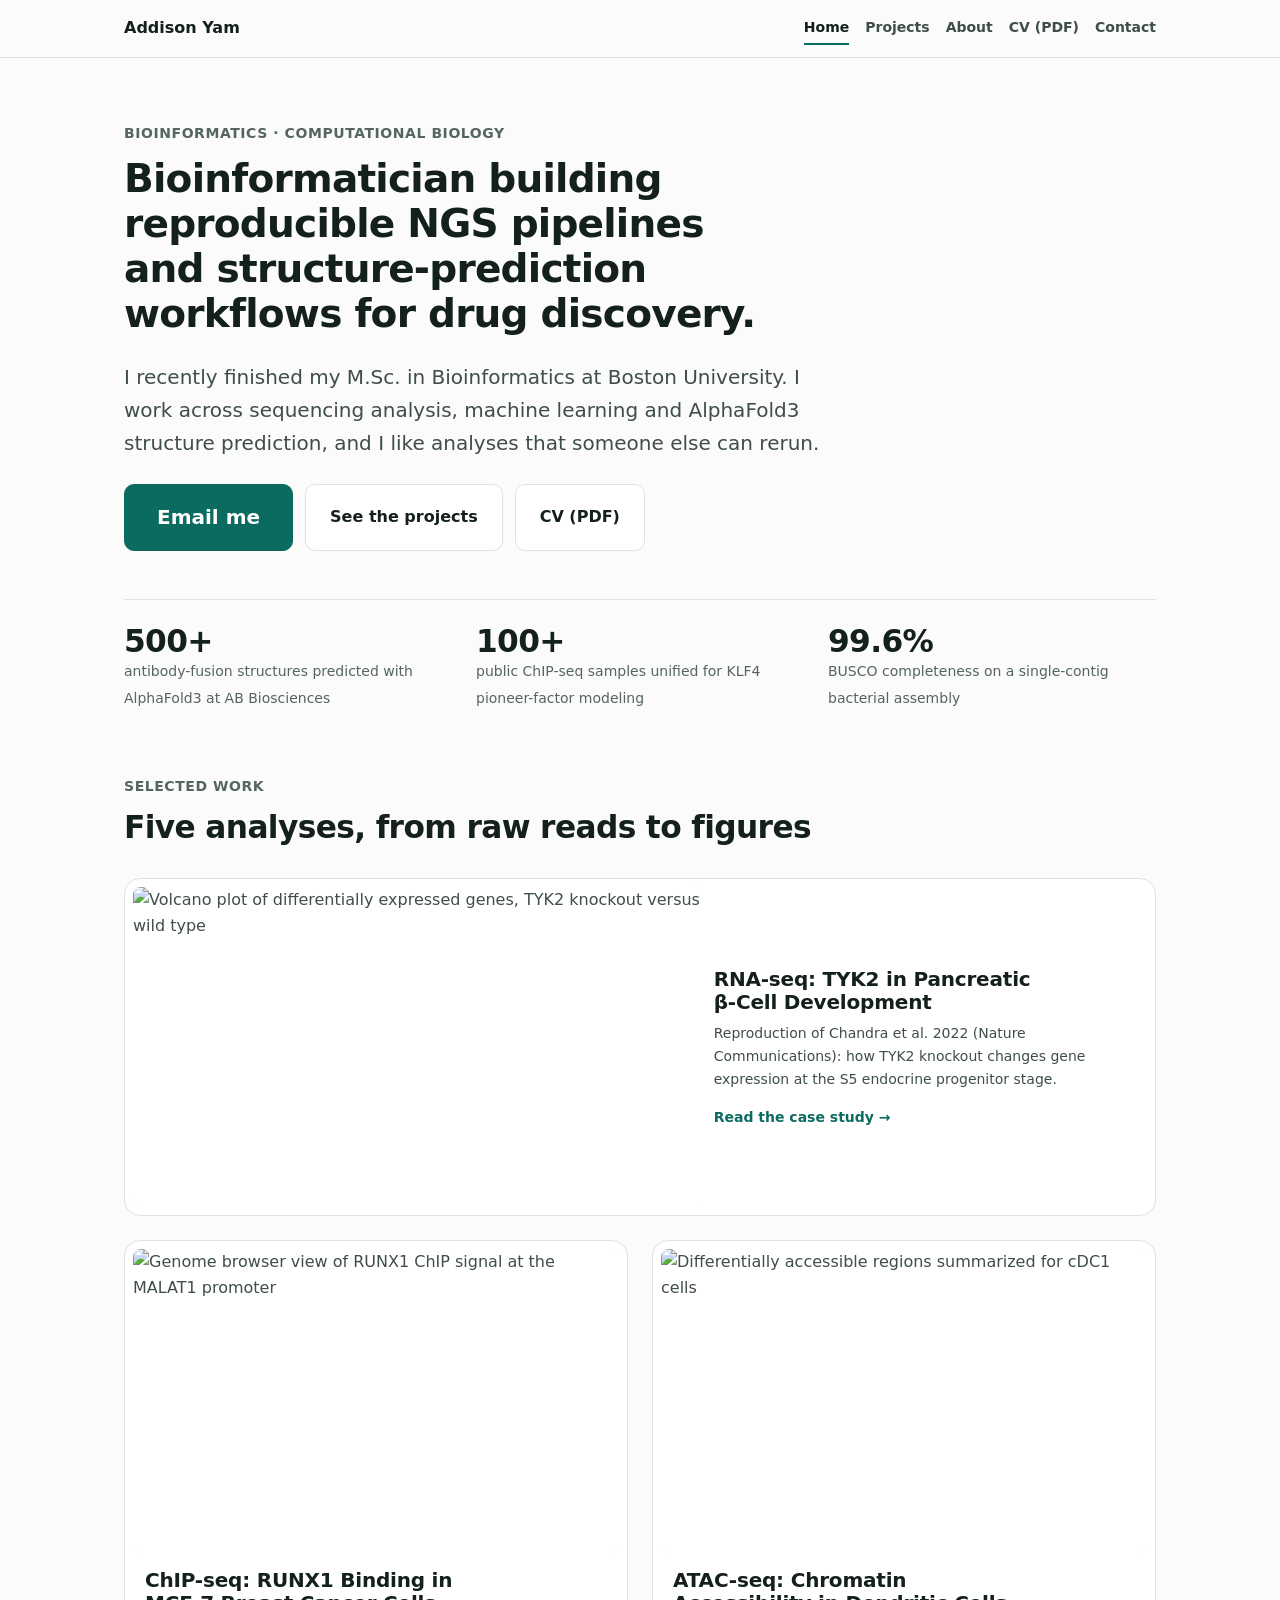
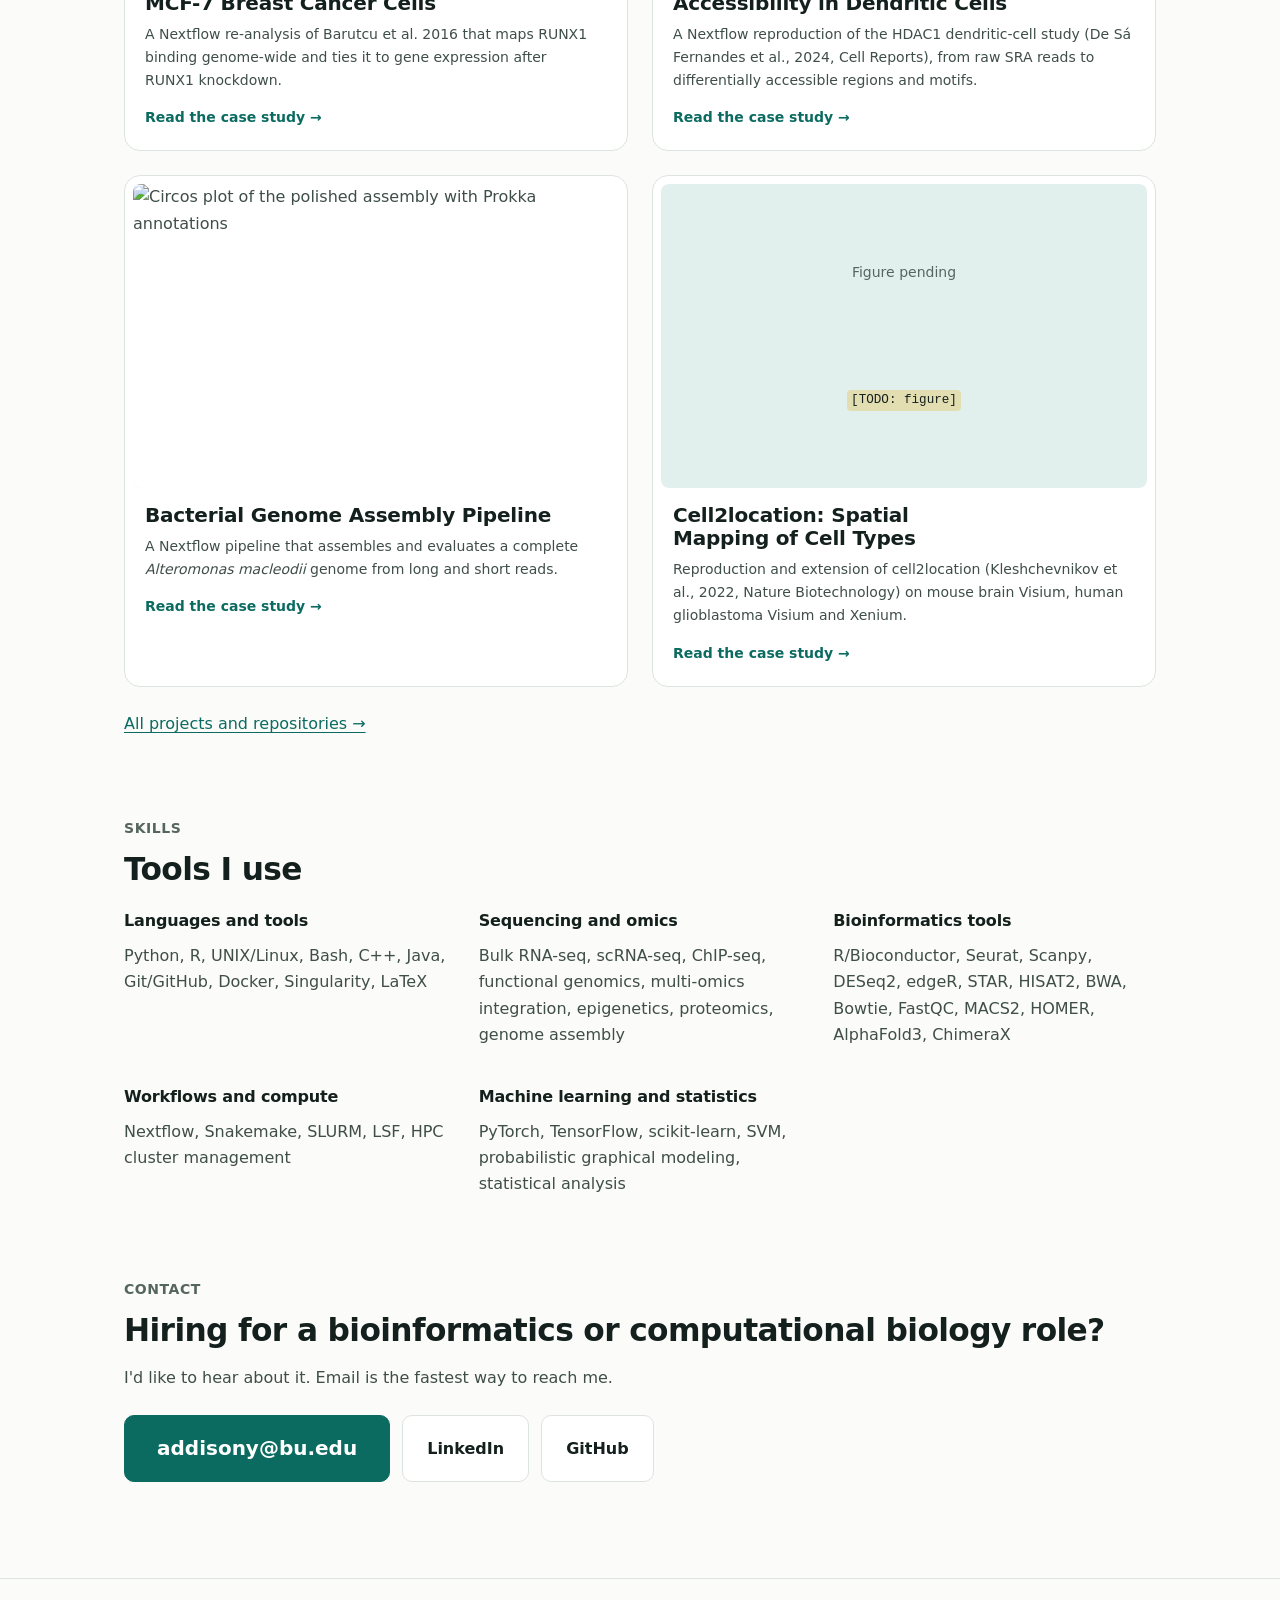
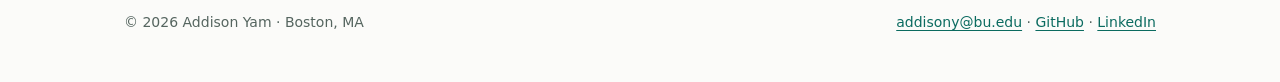
==== index.html @ 48566974 "Rebuild home, projects index and about pages; tune project grid" ====
<!DOCTYPE html>
<html lang="en"><head><meta charset="utf-8"><meta name="viewport" content="width=device-width, initial-scale=1">
<title>Addison Yam | Bioinformatics and Computational Biology</title><meta name="description" content="Bioinformatician building reproducible NGS pipelines and structure-prediction workflows for drug discovery."><meta name="color-scheme" content="light dark">
<link rel="stylesheet" href="style.css"></head><body>
<a class="skip" href="#main">Skip to content</a>
<header class="nav"><div class="wrap"><a class="brand" href="index.html">Addison Yam</a><nav aria-label="Main"><ul><li><a href="index.html" aria-current=page>Home</a></li><li><a href="projects.html">Projects</a></li><li><a href="about.html">About</a></li><li><a href="Addison_Yam_CV_Nov_2026.pdf">CV (PDF)</a></li><li><a href="index.html#contact">Contact</a></li></ul></nav></div></header>
<main id="main"><div class="wrap"><section class="hero"><p class="eyebrow">Bioinformatics · Computational biology</p>
<h1>Bioinformatician building reproducible NGS pipelines and structure-prediction workflows for drug discovery.</h1>
<p class="lede">I recently finished my M.Sc. in Bioinformatics at Boston University. I work across sequencing analysis, machine learning and AlphaFold3 structure prediction, and I like analyses that someone else can rerun.</p>
<div class="actions"><a class="btn primary" href="mailto:addisony@bu.edu">Email me</a><a class="btn" href="projects.html">See the projects</a><a class="btn" href="Addison_Yam_CV_Nov_2026.pdf">CV (PDF)</a></div>
<div class="facts"><div class="stat"><b>500+</b><span>antibody-fusion structures predicted with AlphaFold3 at AB Biosciences</span></div>
<div class="stat"><b>100+</b><span>public ChIP-seq samples unified for KLF4 pioneer-factor modeling</span></div>
<div class="stat"><b>99.6%</b><span>BUSCO completeness on a single-contig bacterial assembly</span></div></div></section>
<section id="projects"><p class="eyebrow">Selected work</p><h2>Five analyses, from raw reads to figures</h2>
<div class="grid"><a class="card lead" href="projects/rnaseq-tyk2.html"><div class="media"><img src="assets/img/rnaseq-tyk2-figure_c_volcano_s5_tyk2ko_vs_wt.webp" alt="Volcano plot of differentially expressed genes, TYK2 knockout versus wild type" width="1400" height="1050" loading="eager" decoding="async"></div><div class="body"><h3>RNA-seq: TYK2 in Pancreatic β-Cell Development</h3><p>Reproduction of Chandra et al. 2022 (Nature Communications): how TYK2 knockout changes gene expression at the S5 endocrine progenitor stage.</p><span class="more">Read the case study →</span></div></a><a class="card" href="projects/chipseq-runx1.html"><div class="media"><img src="assets/img/chipseq-runx1-figure_2d_malat1.webp" alt="Genome browser view of RUNX1 ChIP signal at the MALAT1 promoter" width="1400" height="967" loading="lazy" decoding="async"></div><div class="body"><h3>ChIP-seq: RUNX1 Binding in MCF-7 Breast Cancer Cells</h3><p>A Nextflow re-analysis of Barutcu et al. 2016 that maps RUNX1 binding genome-wide and ties it to gene expression after RUNX1 knockdown.</p><span class="more">Read the case study →</span></div></a><a class="card" href="projects/atacseq-hdac1.html"><div class="media"><img src="assets/img/atacseq-hdac1-figure_6a_cdc1_combined.webp" alt="Differentially accessible regions summarized for cDC1 cells" width="1400" height="1750" loading="lazy" decoding="async"></div><div class="body"><h3>ATAC-seq: Chromatin Accessibility in Dendritic Cells</h3><p>A Nextflow reproduction of the HDAC1 dendritic-cell study (De Sá Fernandes et al., 2024, Cell Reports), from raw SRA reads to differentially accessible regions and motifs.</p><span class="more">Read the case study →</span></div></a><a class="card" href="projects/genome-assembly.html"><div class="media"><img src="assets/img/genome-assembly-circos_plot1.webp" alt="Circos plot of the polished assembly with Prokka annotations" width="1400" height="1472" loading="lazy" decoding="async"></div><div class="body"><h3>Bacterial Genome Assembly Pipeline</h3><p>A Nextflow pipeline that assembles and evaluates a complete <i>Alteromonas macleodii</i> genome from long and short reads.</p><span class="more">Read the case study →</span></div></a><a class="card" href="projects/cell2location.html"><div class="media ph">Figure pending <span class="todo">[TODO: figure]</span></div><div class="body"><h3>Cell2location: Spatial Mapping of Cell Types</h3><p>Reproduction and extension of cell2location (Kleshchevnikov et al., 2022, Nature Biotechnology) on mouse brain Visium, human glioblastoma Visium and Xenium.</p><span class="more">Read the case study →</span></div></a></div><p style="margin-top:var(--s-5)"><a href="projects.html">All projects and repositories →</a></p></section>
<section><p class="eyebrow">Skills</p><h2>Tools I use</h2><div class="skills"><div><h3>Languages and tools</h3><p>Python, R, UNIX/Linux, Bash, C++, Java, Git/GitHub, Docker, Singularity, LaTeX</p></div><div><h3>Sequencing and omics</h3><p>Bulk RNA-seq, scRNA-seq, ChIP-seq, functional genomics, multi-omics integration, epigenetics, proteomics, genome assembly</p></div><div><h3>Bioinformatics tools</h3><p>R/Bioconductor, Seurat, Scanpy, DESeq2, edgeR, STAR, HISAT2, BWA, Bowtie, FastQC, MACS2, HOMER, AlphaFold3, ChimeraX</p></div><div><h3>Workflows and compute</h3><p>Nextflow, Snakemake, SLURM, LSF, HPC cluster management</p></div><div><h3>Machine learning and statistics</h3><p>PyTorch, TensorFlow, scikit-learn, SVM, probabilistic graphical modeling, statistical analysis</p></div></div></section>
<section id="contact"><p class="eyebrow">Contact</p><h2>Hiring for a bioinformatics or computational biology role?</h2>
<p style="margin-top:var(--s-4)">I'd like to hear about it. Email is the fastest way to reach me.</p>
<div class="actions"><a class="btn primary" href="mailto:addisony@bu.edu">addisony@bu.edu</a><a class="btn" href="https://www.linkedin.com/in/addisonyam">LinkedIn</a><a class="btn" href="https://github.com/addisonyam/">GitHub</a></div></section></div></main>
<footer><div class="wrap"><span>© 2026 Addison Yam · Boston, MA</span><span><a href="mailto:addisony@bu.edu">addisony@bu.edu</a> · <a href="https://github.com/addisonyam/">GitHub</a> · <a href="https://www.linkedin.com/in/addisonyam">LinkedIn</a></span></div></footer>
<script src="assets/main.js" defer></script></body></html>
---- style.css ----
/* Design system — tokens first, components after.
   Type scale 1.25 · spacing 4-pt · one accent (teal) · radius rule: inner = outer − padding */
:root {
  --bg: #fbfbf9; --surface: #ffffff; --ink: #14201d; --ink-2: #3f4e49; --muted: #55655f;
  --line: #dde4e0; --accent: #0b6b60; --accent-ink: #ffffff; --accent-soft: #e2f0ed;
  --code-bg: #101816; --code-ink: #e6efec;
  --f-sans: system-ui, -apple-system, "Segoe UI", Roboto, "Helvetica Neue", Arial, sans-serif;
  --f-mono: ui-monospace, SFMono-Regular, Menlo, Consolas, monospace;
  --t-0: .875rem; --t-1: 1rem; --t-2: 1.25rem; --t-3: 1.5625rem; --t-4: 1.953rem; --t-5: 2.441rem; --t-6: 3.052rem;
  --s-1: 4px; --s-2: 8px; --s-3: 12px; --s-4: 16px; --s-5: 24px; --s-6: 32px; --s-7: 48px; --s-8: 64px; --s-9: 96px;
  --r-outer: 16px; --pad-card: 8px; --r-inner: calc(var(--r-outer) - var(--pad-card));
  --w: 1080px;
}
@media (prefers-color-scheme: dark) {
  :root {
    --bg: #0e1513; --surface: #151d1a; --ink: #eef3f1; --ink-2: #c5d0cb; --muted: #9fb1aa;
    --line: #27342f; --accent: #5fd1bf; --accent-ink: #06201b; --accent-soft: #14302b;
  }
}
*, *::before, *::after { box-sizing: border-box; }
html { scroll-padding-top: 80px; }
body { margin: 0; background: var(--bg); color: var(--ink-2); font: 400 var(--t-1)/1.65 var(--f-sans); -webkit-font-smoothing: antialiased; }
h1, h2, h3 { color: var(--ink); line-height: 1.15; letter-spacing: -.02em; margin: 0; text-wrap: balance; }
h1 { font-size: clamp(var(--t-4), 4.4vw, var(--t-5)); font-weight: 750; }
h2 { font-size: var(--t-4); font-weight: 700; }
h3 { font-size: var(--t-2); font-weight: 650; letter-spacing: -.01em; }
p { margin: 0 0 var(--s-4); max-width: 68ch; text-wrap: pretty; }
a { color: var(--accent); text-underline-offset: 3px; }
a:hover { text-decoration-thickness: 2px; }
:focus-visible { outline: 3px solid var(--accent); outline-offset: 3px; border-radius: 4px; }
.skip { position: absolute; left: var(--s-3); top: -60px; background: var(--accent); color: var(--accent-ink); padding: var(--s-2) var(--s-4); border-radius: 8px; z-index: 20; transition: top .15s; }
.skip:focus { top: var(--s-3); }
.wrap { max-width: var(--w); margin: 0 auto; padding: 0 var(--s-5); }
section { padding: var(--s-8) 0 0; }
.eyebrow { font-size: var(--t-0); font-weight: 600; color: var(--muted); letter-spacing: .04em; text-transform: uppercase; margin-bottom: var(--s-3); }
.stack > * + * { margin-top: var(--s-5); }

/* Nav */
.nav { position: sticky; top: 0; z-index: 10; background: color-mix(in srgb, var(--bg) 88%, transparent); backdrop-filter: blur(10px); border-bottom: 1px solid var(--line); }
.nav .wrap { display: flex; flex-wrap: wrap; align-items: center; justify-content: space-between; gap: var(--s-2) var(--s-5); padding-top: var(--s-3); padding-bottom: var(--s-3); }
.brand { font-weight: 700; color: var(--ink); text-decoration: none; }
.nav ul { display: flex; flex-wrap: wrap; gap: var(--s-1) var(--s-4); list-style: none; margin: 0; padding: 0; }
.nav li a { display: inline-block; padding: var(--s-1) 0; color: var(--ink-2); text-decoration: none; font-size: var(--t-0); font-weight: 550; border-bottom: 2px solid transparent; transition: color .15s, border-color .15s; }
.nav li a:hover, .nav li a[aria-current="page"] { color: var(--ink); border-color: var(--accent); }

/* Buttons */
.btn { display: inline-flex; align-items: center; gap: var(--s-2); padding: var(--s-3) var(--s-5); border-radius: 10px; font-weight: 650; text-decoration: none; border: 1.5px solid var(--line); color: var(--ink); background: var(--surface); transition: transform .15s, background-color .15s, border-color .15s; }
.btn:hover { border-color: var(--accent); transform: translateY(-1px); }
.btn:active { transform: translateY(0) scale(.98); }
.btn.primary { background: var(--accent); border-color: var(--accent); color: var(--accent-ink); font-size: var(--t-2); padding: var(--s-4) var(--s-6); }
.btn.primary:hover { filter: brightness(1.08); }
.actions { display: flex; flex-wrap: wrap; gap: var(--s-3); margin-top: var(--s-5); }

/* Hero */
.hero { padding-top: var(--s-8); }
.hero h1 { max-width: 28ch; }
.hero .lede { font-size: var(--t-2); color: var(--ink-2); margin-top: var(--s-5); max-width: 56ch; }
.facts { display: grid; grid-template-columns: repeat(auto-fit, minmax(210px, 1fr)); gap: var(--s-5); margin-top: var(--s-7); padding-top: var(--s-5); border-top: 1px solid var(--line); }
.stat b, .stats b { display: block; font-size: var(--t-4); line-height: 1.1; color: var(--ink); font-variant-numeric: tabular-nums; letter-spacing: -.02em; }
.stat span, .stats span { font-size: var(--t-0); color: var(--muted); }
.stats { display: grid; grid-template-columns: repeat(auto-fit, minmax(170px, 1fr)); gap: var(--s-5); margin: var(--s-5) 0; padding: var(--s-5) 0; border-block: 1px solid var(--line); }

/* Cards: outer radius 16, padding 8 → media radius 8 */
.grid { display: grid; gap: var(--s-5); grid-template-columns: repeat(auto-fill, minmax(300px, 1fr)); margin-top: var(--s-6); }
.card { display: flex; flex-direction: column; padding: var(--pad-card); background: var(--surface); border: 1px solid var(--line); border-radius: var(--r-outer); text-decoration: none; color: inherit; transition: transform .2s, border-color .2s, box-shadow .2s; }
.card:hover { transform: translateY(-3px); border-color: var(--accent); box-shadow: 0 10px 30px -18px rgb(0 0 0 / .45); }
.card.lead { grid-column: 1 / -1; }
@media (min-width: 800px) { .card.lead { flex-direction: row; } .card.lead .media { flex: 1.35; aspect-ratio: auto; min-height: 320px; } .card.lead .body { flex: 1; align-self: center; } }
.card .body { padding: var(--s-4) var(--s-3) var(--s-3); }
.card h3 { margin-bottom: var(--s-2); }
.card p { font-size: var(--t-0); color: var(--ink-2); margin-bottom: var(--s-3); }
.more { font-weight: 650; color: var(--accent); font-size: var(--t-0); }

/* Media with skeleton loading state */
.media { position: relative; overflow: hidden; border-radius: var(--r-inner); aspect-ratio: 16 / 10; background: linear-gradient(100deg, var(--accent-soft) 30%, var(--surface) 50%, var(--accent-soft) 70%) 0 0 / 200% 100%; animation: shimmer 1.4s linear infinite; }
.media img { position: absolute; inset: 0; width: 100%; height: 100%; object-fit: contain; background: #fff; }
.media.ph { animation: none; display: grid; place-items: center; text-align: center; padding: var(--s-5); color: var(--muted); font-size: var(--t-0); background: var(--accent-soft); }
@keyframes shimmer { to { background-position: -200% 0; } }
figure { margin: var(--s-5) 0; }
figure .media { aspect-ratio: auto; border-radius: var(--r-outer); border: 1px solid var(--line); }
figure .media img { position: static; height: auto; object-fit: contain; display: block; }
figcaption { font-size: var(--t-0); color: var(--muted); margin-top: var(--s-2); }
.figs { display: grid; gap: var(--s-5); grid-template-columns: repeat(auto-fit, minmax(300px, 1fr)); align-items: start; }

/* Chips, tags */
.tags { display: flex; flex-wrap: wrap; gap: var(--s-2); list-style: none; padding: 0; margin: 0; }
.tags li { font-size: var(--t-0); padding: 2px var(--s-3); border-radius: 999px; background: var(--accent-soft); color: var(--ink); }
.skills { display: grid; gap: var(--s-5) var(--s-6); grid-template-columns: repeat(auto-fit, minmax(250px, 1fr)); margin-top: var(--s-5); }
.skills h3 { font-size: var(--t-1); margin-bottom: var(--s-3); }

/* Project page */
.back { display: inline-block; margin-top: var(--s-6); font-size: var(--t-0); font-weight: 600; }
.proj-head { padding-top: var(--s-5); }
.proj-head h1 { font-size: clamp(var(--t-4), 4.5vw, var(--t-5)); max-width: 24ch; }
.proj-head .lede { font-size: var(--t-2); margin-top: var(--s-4); }
.note { background: var(--accent-soft); border-left: 4px solid var(--accent); padding: var(--s-4) var(--s-5); border-radius: 0 var(--s-3) var(--s-3) 0; font-size: var(--t-0); color: var(--ink); max-width: 68ch; }
.todo { background: color-mix(in srgb, #e0a800 25%, transparent); padding: 0 var(--s-1); border-radius: 4px; font-family: var(--f-mono); font-size: .9em; color: var(--ink); }
.takeaway { margin-top: var(--s-7); padding: var(--s-5) var(--s-6); border: 1.5px solid var(--accent); border-radius: var(--r-outer); font-size: var(--t-2); color: var(--ink); max-width: 68ch; }
.links { display: flex; flex-wrap: wrap; gap: var(--s-3); list-style: none; padding: 0; margin: 0; }

/* Code: always dark for legibility */
.code { margin: var(--s-4) 0 var(--s-5); border-radius: var(--r-outer); background: var(--code-bg); overflow: hidden; border: 1px solid var(--line); }
.code header { display: flex; justify-content: space-between; align-items: center; gap: var(--s-3); padding: var(--s-2) var(--s-3) var(--s-2) var(--s-4); color: #9fb1aa; font: 500 .8125rem var(--f-mono); border-bottom: 1px solid #25332e; }
.code button { font: 600 .8125rem var(--f-sans); background: #1d2a26; color: #e6efec; border: 1px solid #2f413b; border-radius: 6px; padding: var(--s-1) var(--s-3); cursor: pointer; transition: background-color .15s; }
.code button:hover { background: #26362f; }
.code pre { margin: 0; padding: var(--s-4); overflow-x: auto; color: var(--code-ink); font: .8125rem/1.6 var(--f-mono); tab-size: 4; }
.hl .c, .hl .c1, .hl .cm { color: #7f948c; font-style: normal; } .hl .k, .hl .kd, .hl .kn, .hl .kr, .hl .nb { color: #7dd3c0; }
.hl .s, .hl .s1, .hl .s2, .hl .sb { color: #f0c987; } .hl .m, .hl .mi, .hl .mf { color: #f29e8e; } .hl .nf, .hl .nc { color: #9ec5ff; }

/* Typography details */
table, .num, time { font-variant-numeric: tabular-nums; }
.tl { list-style: none; padding: 0; margin: var(--s-5) 0 0; display: grid; gap: var(--s-5); }
.tl li { display: grid; gap: var(--s-1); padding-top: var(--s-4); border-top: 1px solid var(--line); }
.tl .when { font-size: var(--t-0); color: var(--muted); }
.tl h3 { font-size: var(--t-1); } .tl p { margin: 0; font-size: var(--t-0); }
footer { margin-top: var(--s-9); padding: var(--s-6) 0 var(--s-7); border-top: 1px solid var(--line); font-size: var(--t-0); color: var(--muted); }
footer .wrap { display: flex; flex-wrap: wrap; justify-content: space-between; gap: var(--s-3) var(--s-5); }
@media (prefers-reduced-motion: reduce) { *, *::before, *::after { animation: none !important; transition: none !important; } }
@media (min-width: 800px) { .grid { grid-template-columns: repeat(2, 1fr); } }
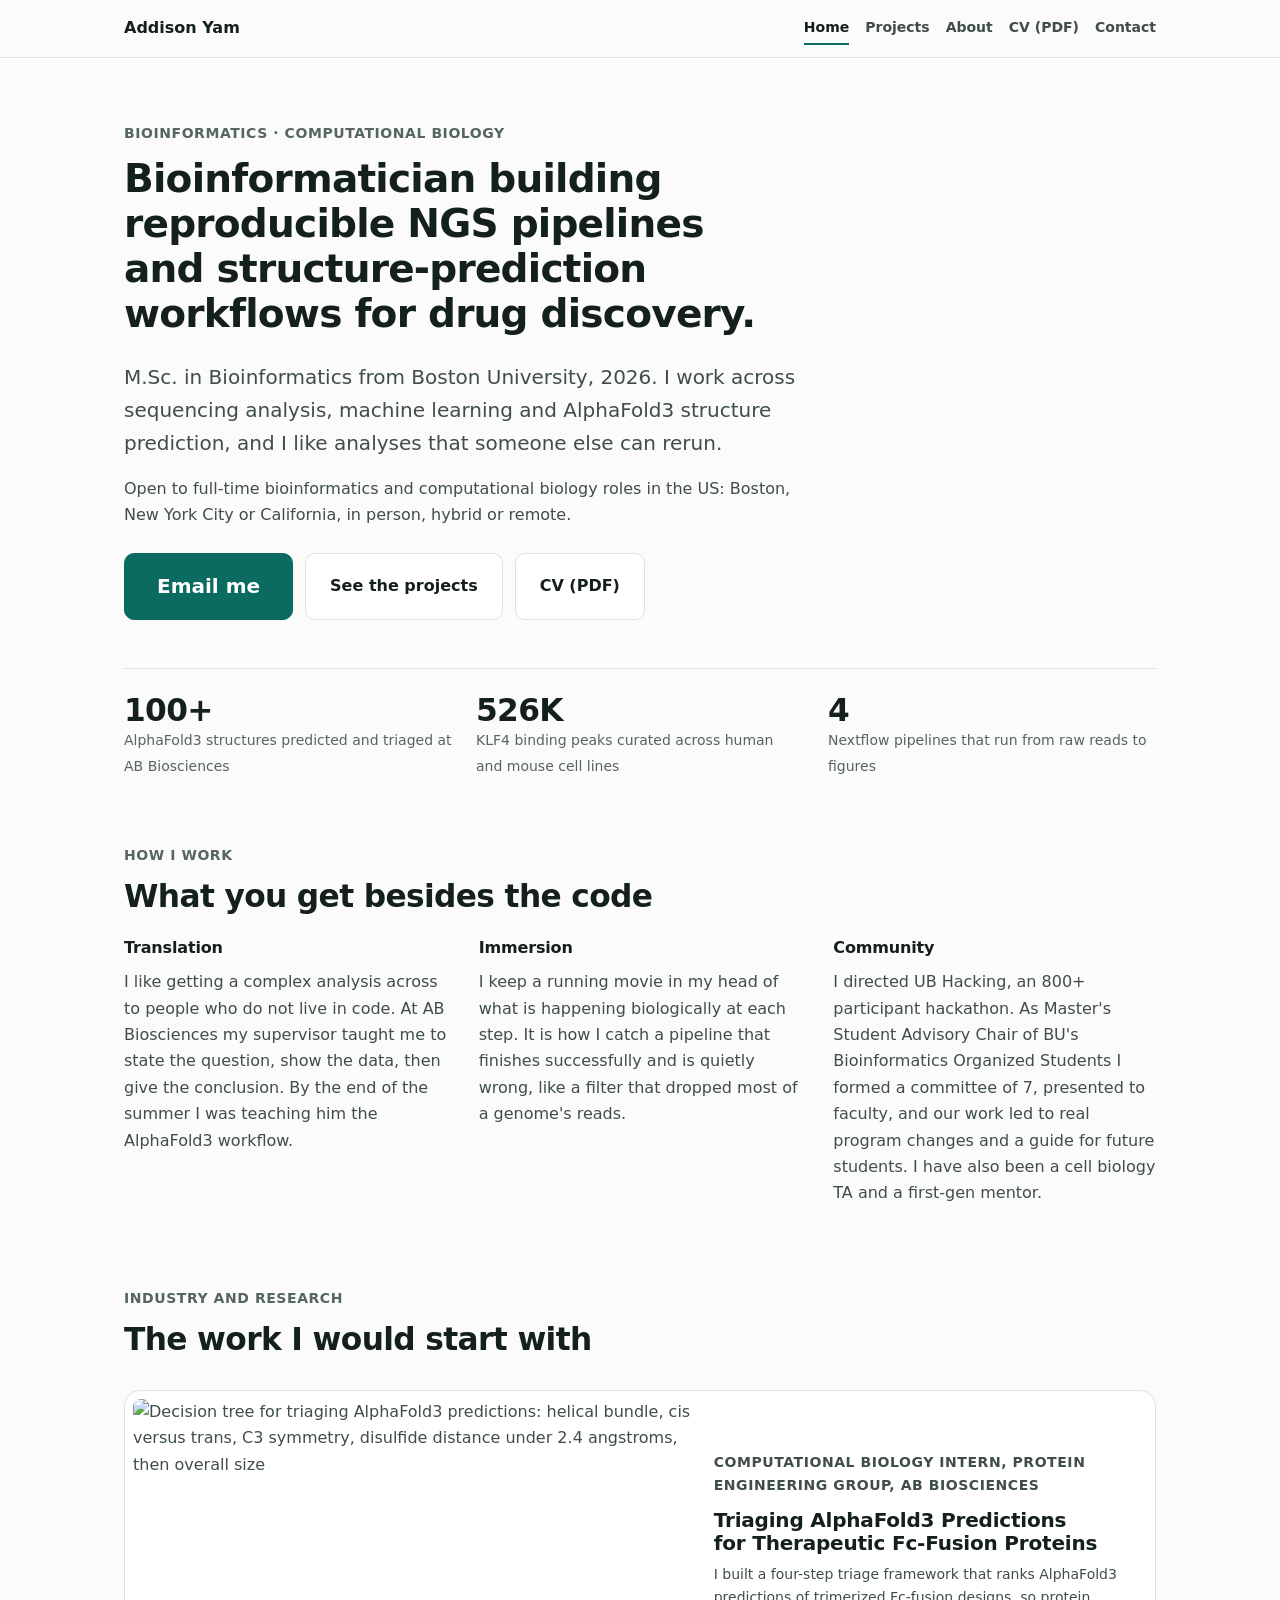
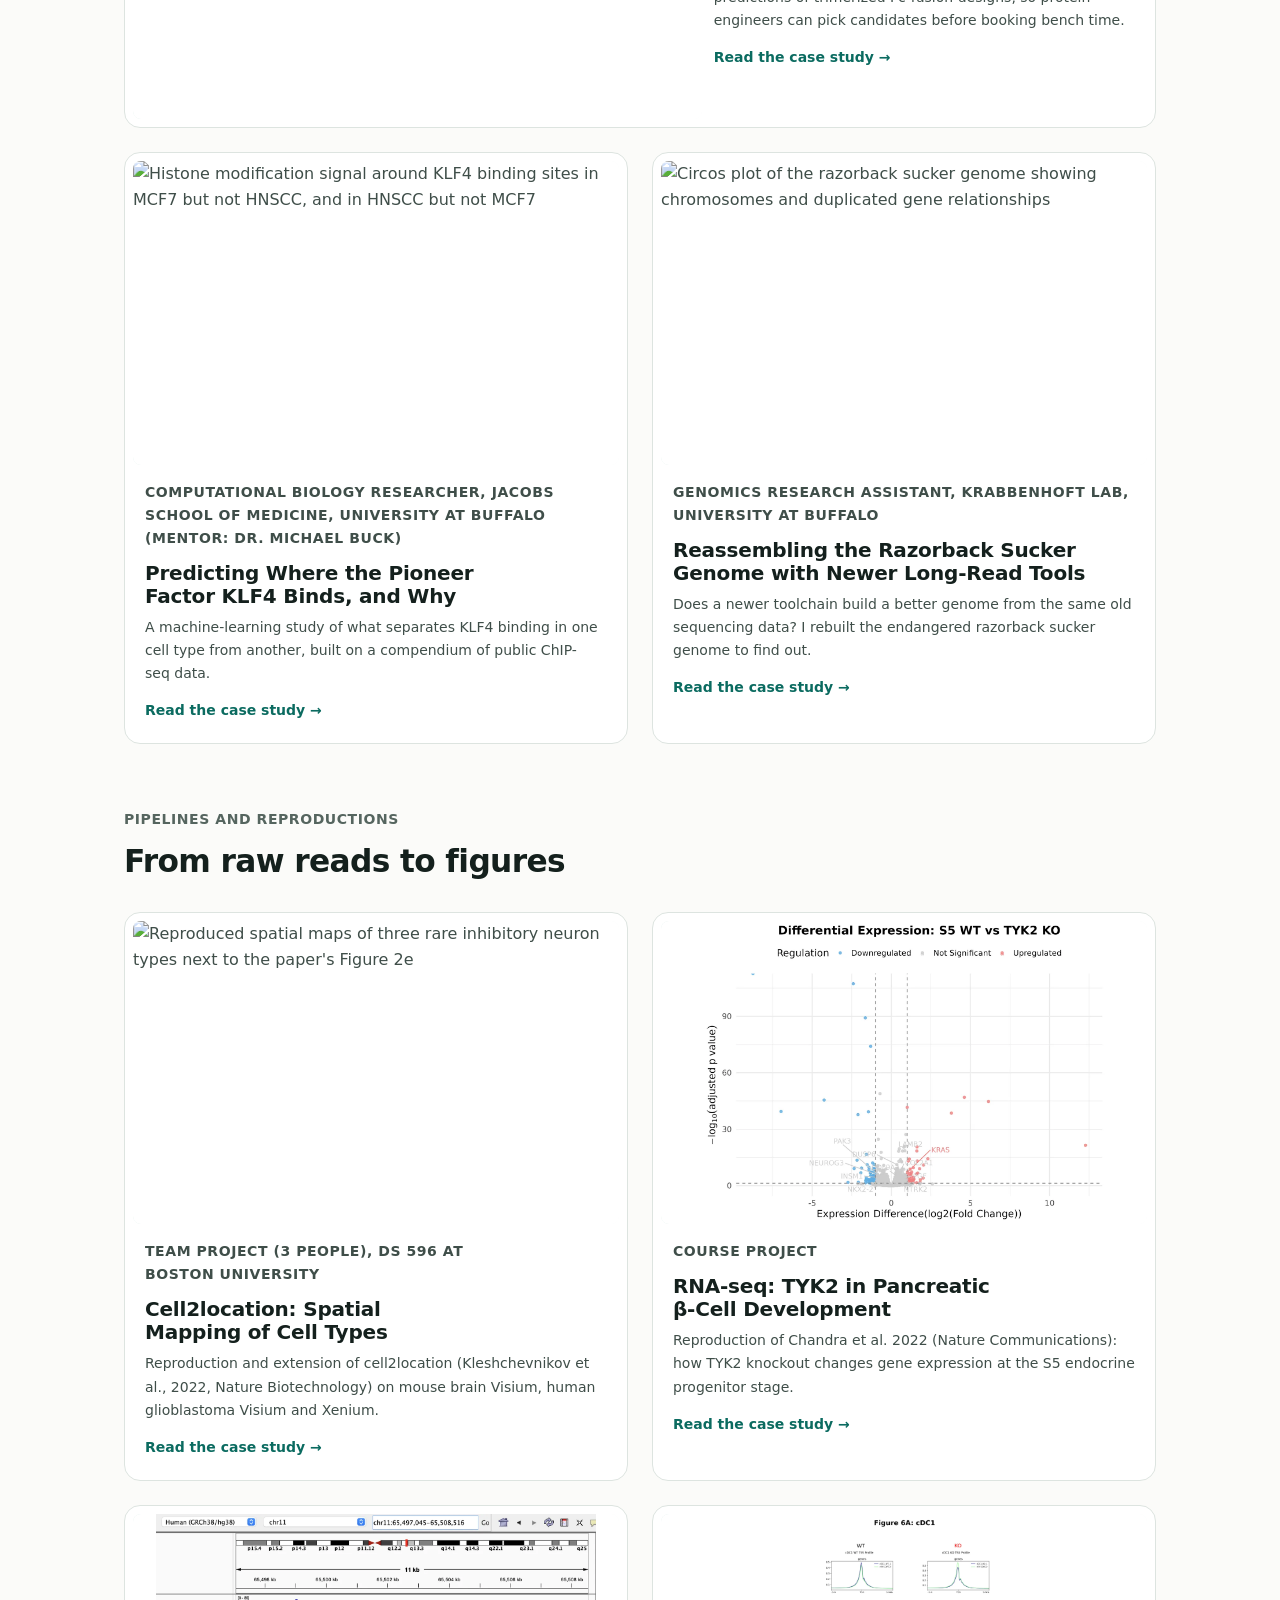
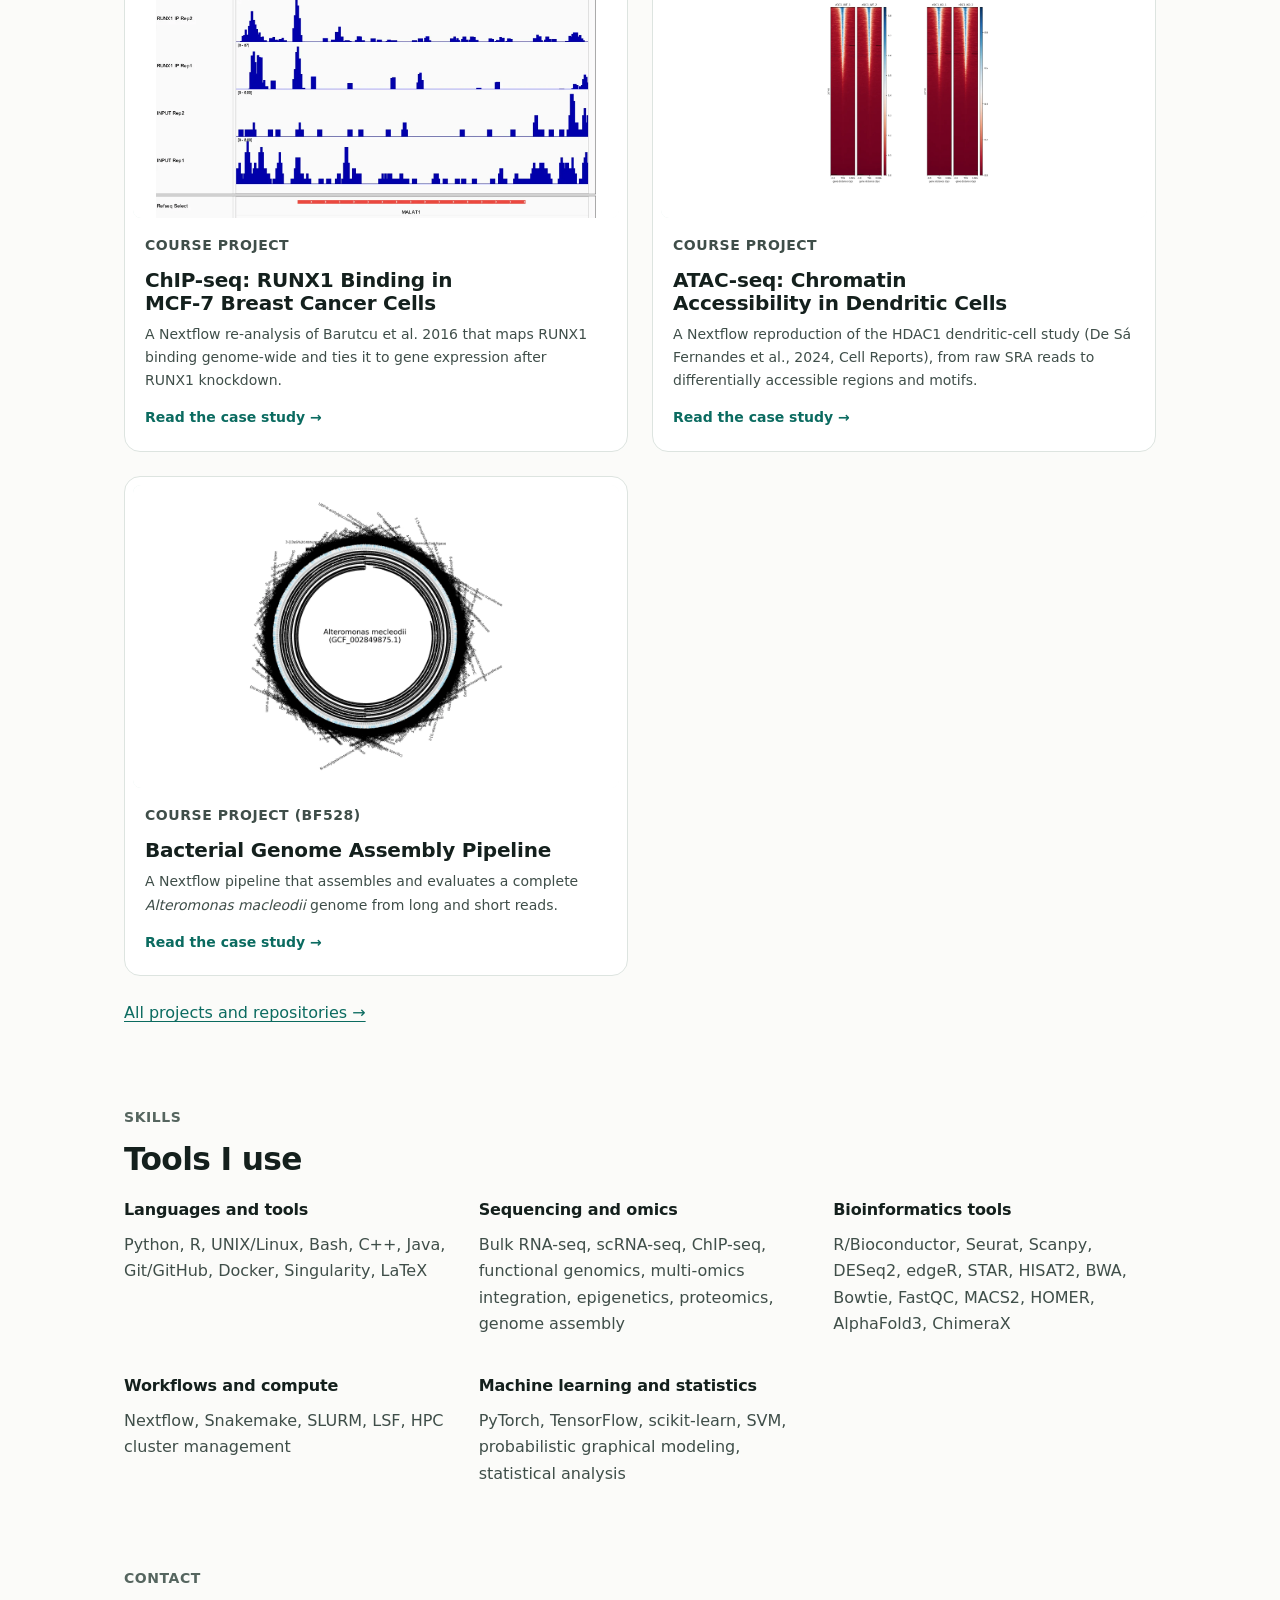
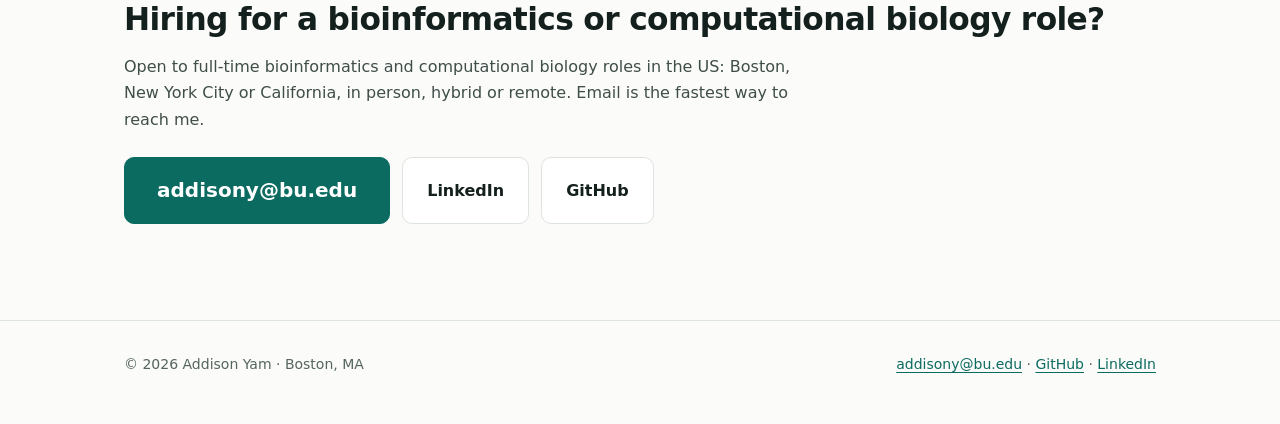
==== commit 492cc48c: "Rebuild home, about, projects and 8 case-study pages (AB Biosciences, KLF4, razorback genome, 5 pipe" ====
--- a/index.html
+++ b/index.html
@@ -1,21 +1,23 @@
 <!DOCTYPE html>
 <html lang="en"><head><meta charset="utf-8"><meta name="viewport" content="width=device-width, initial-scale=1">
 <title>Addison Yam | Bioinformatics and Computational Biology</title><meta name="description" content="Bioinformatician building reproducible NGS pipelines and structure-prediction workflows for drug discovery."><meta name="color-scheme" content="light dark">
-<link rel="stylesheet" href="style.css"></head><body>
+<link rel="stylesheet" href="style.css?v=3"></head><body>
 <a class="skip" href="#main">Skip to content</a>
 <header class="nav"><div class="wrap"><a class="brand" href="index.html">Addison Yam</a><nav aria-label="Main"><ul><li><a href="index.html" aria-current=page>Home</a></li><li><a href="projects.html">Projects</a></li><li><a href="about.html">About</a></li><li><a href="Addison_Yam_CV_Nov_2026.pdf">CV (PDF)</a></li><li><a href="index.html#contact">Contact</a></li></ul></nav></div></header>
 <main id="main"><div class="wrap"><section class="hero"><p class="eyebrow">Bioinformatics · Computational biology</p>
 <h1>Bioinformatician building reproducible NGS pipelines and structure-prediction workflows for drug discovery.</h1>
-<p class="lede">I recently finished my M.Sc. in Bioinformatics at Boston University. I work across sequencing analysis, machine learning and AlphaFold3 structure prediction, and I like analyses that someone else can rerun.</p>
+<p class="lede">M.Sc. in Bioinformatics from Boston University, 2026. I work across sequencing analysis, machine learning and AlphaFold3 structure prediction, and I like analyses that someone else can rerun.</p>
+<p class="seek">Open to full-time bioinformatics and computational biology roles in the US: Boston, New York City or California, in person, hybrid or remote.</p>
 <div class="actions"><a class="btn primary" href="mailto:addisony@bu.edu">Email me</a><a class="btn" href="projects.html">See the projects</a><a class="btn" href="Addison_Yam_CV_Nov_2026.pdf">CV (PDF)</a></div>
-<div class="facts"><div class="stat"><b>500+</b><span>antibody-fusion structures predicted with AlphaFold3 at AB Biosciences</span></div>
-<div class="stat"><b>100+</b><span>public ChIP-seq samples unified for KLF4 pioneer-factor modeling</span></div>
-<div class="stat"><b>99.6%</b><span>BUSCO completeness on a single-contig bacterial assembly</span></div></div></section>
-<section id="projects"><p class="eyebrow">Selected work</p><h2>Five analyses, from raw reads to figures</h2>
-<div class="grid"><a class="card lead" href="projects/rnaseq-tyk2.html"><div class="media"><img src="assets/img/rnaseq-tyk2-figure_c_volcano_s5_tyk2ko_vs_wt.webp" alt="Volcano plot of differentially expressed genes, TYK2 knockout versus wild type" width="1400" height="1050" loading="eager" decoding="async"></div><div class="body"><h3>RNA-seq: TYK2 in Pancreatic β-Cell Development</h3><p>Reproduction of Chandra et al. 2022 (Nature Communications): how TYK2 knockout changes gene expression at the S5 endocrine progenitor stage.</p><span class="more">Read the case study →</span></div></a><a class="card" href="projects/chipseq-runx1.html"><div class="media"><img src="assets/img/chipseq-runx1-figure_2d_malat1.webp" alt="Genome browser view of RUNX1 ChIP signal at the MALAT1 promoter" width="1400" height="967" loading="lazy" decoding="async"></div><div class="body"><h3>ChIP-seq: RUNX1 Binding in MCF-7 Breast Cancer Cells</h3><p>A Nextflow re-analysis of Barutcu et al. 2016 that maps RUNX1 binding genome-wide and ties it to gene expression after RUNX1 knockdown.</p><span class="more">Read the case study →</span></div></a><a class="card" href="projects/atacseq-hdac1.html"><div class="media"><img src="assets/img/atacseq-hdac1-figure_6a_cdc1_combined.webp" alt="Differentially accessible regions summarized for cDC1 cells" width="1400" height="1750" loading="lazy" decoding="async"></div><div class="body"><h3>ATAC-seq: Chromatin Accessibility in Dendritic Cells</h3><p>A Nextflow reproduction of the HDAC1 dendritic-cell study (De Sá Fernandes et al., 2024, Cell Reports), from raw SRA reads to differentially accessible regions and motifs.</p><span class="more">Read the case study →</span></div></a><a class="card" href="projects/genome-assembly.html"><div class="media"><img src="assets/img/genome-assembly-circos_plot1.webp" alt="Circos plot of the polished assembly with Prokka annotations" width="1400" height="1472" loading="lazy" decoding="async"></div><div class="body"><h3>Bacterial Genome Assembly Pipeline</h3><p>A Nextflow pipeline that assembles and evaluates a complete <i>Alteromonas macleodii</i> genome from long and short reads.</p><span class="more">Read the case study →</span></div></a><a class="card" href="projects/cell2location.html"><div class="media ph">Figure pending <span class="todo">[TODO: figure]</span></div><div class="body"><h3>Cell2location: Spatial Mapping of Cell Types</h3><p>Reproduction and extension of cell2location (Kleshchevnikov et al., 2022, Nature Biotechnology) on mouse brain Visium, human glioblastoma Visium and Xenium.</p><span class="more">Read the case study →</span></div></a></div><p style="margin-top:var(--s-5)"><a href="projects.html">All projects and repositories →</a></p></section>
+<div class="facts"><div class="stat"><b>100+</b><span>AlphaFold3 structures predicted and triaged at AB Biosciences</span></div>
+<div class="stat"><b>526K</b><span>KLF4 binding peaks curated across human and mouse cell lines</span></div>
+<div class="stat"><b>4</b><span>Nextflow pipelines that run from raw reads to figures</span></div></div></section>
+<section><p class="eyebrow">How I work</p><h2>What you get besides the code</h2><div class="skills"><div><h3>Translation</h3><p>I like getting a complex analysis across to people who do not live in code. At AB Biosciences my supervisor taught me to state the question, show the data, then give the conclusion. By the end of the summer I was teaching him the AlphaFold3 workflow.</p></div><div><h3>Immersion</h3><p>I keep a running movie in my head of what is happening biologically at each step. It is how I catch a pipeline that finishes successfully and is quietly wrong, like a filter that dropped most of a genome's reads.</p></div><div><h3>Community</h3><p>I directed UB Hacking, an 800+ participant hackathon. As Master's Student Advisory Chair of BU's Bioinformatics Organized Students I formed a committee of 7, presented to faculty, and our work led to real program changes and a guide for future students. I have also been a cell biology TA and a first-gen mentor.</p></div></div></section>
+<section id="projects"><p class="eyebrow">Industry and research</p><h2>The work I would start with</h2><div class="grid"><a class="card lead" href="projects/ab-biosciences.html"><div class="media"><img src="assets/img/ab-biosciences-image4.webp" alt="Decision tree for triaging AlphaFold3 predictions: helical bundle, cis versus trans, C3 symmetry, disulfide distance under 2.4 angstroms, then overall size" width="1354" height="650" loading="eager" decoding="async"></div><div class="body"><p class="eyebrow">Computational Biology Intern, Protein Engineering Group, AB Biosciences</p><h3>Triaging AlphaFold3 Predictions for Therapeutic Fc-Fusion Proteins</h3><p>I built a four-step triage framework that ranks AlphaFold3 predictions of trimerized Fc-fusion designs, so protein engineers can pick candidates before booking bench time.</p><span class="more">Read the case study →</span></div></a><a class="card" href="projects/klf4-pioneer-factor.html"><div class="media"><img src="assets/img/klf4-pioneer-factor-klf_histone.webp" alt="Histone modification signal around KLF4 binding sites in MCF7 but not HNSCC, and in HNSCC but not MCF7" width="910" height="265" loading="lazy" decoding="async"></div><div class="body"><p class="eyebrow">Computational Biology Researcher, Jacobs School of Medicine, University at Buffalo (mentor: Dr. Michael Buck)</p><h3>Predicting Where the Pioneer Factor KLF4 Binds, and Why</h3><p>A machine-learning study of what separates KLF4 binding in one cell type from another, built on a compendium of public ChIP-seq data.</p><span class="more">Read the case study →</span></div></a><a class="card" href="projects/razorback-sucker-genome.html"><div class="media"><img src="assets/img/razorback-sucker-genome-fish_circos.webp" alt="Circos plot of the razorback sucker genome showing chromosomes and duplicated gene relationships" width="1040" height="970" loading="lazy" decoding="async"></div><div class="body"><p class="eyebrow">Genomics Research Assistant, Krabbenhoft Lab, University at Buffalo</p><h3>Reassembling the Razorback Sucker Genome with Newer Long-Read Tools</h3><p>Does a newer toolchain build a better genome from the same old sequencing data? I rebuilt the endangered razorback sucker genome to find out.</p><span class="more">Read the case study →</span></div></a></div></section>
+<section><p class="eyebrow">Pipelines and reproductions</p><h2>From raw reads to figures</h2><div class="grid"><a class="card" href="projects/cell2location.html"><div class="media"><img src="assets/img/cell2location-c2l_d.webp" alt="Reproduced spatial maps of three rare inhibitory neuron types next to the paper&#x27;s Figure 2e" width="620" height="410" loading="lazy" decoding="async"></div><div class="body"><p class="eyebrow">Team project (3 people), DS 596 at Boston University</p><h3>Cell2location: Spatial Mapping of Cell Types</h3><p>Reproduction and extension of cell2location (Kleshchevnikov et al., 2022, Nature Biotechnology) on mouse brain Visium, human glioblastoma Visium and Xenium.</p><span class="more">Read the case study →</span></div></a><a class="card" href="projects/rnaseq-tyk2.html"><div class="media"><img src="assets/img/rnaseq-tyk2-figure_c_volcano_s5_tyk2ko_vs_wt.webp" alt="Volcano plot of differentially expressed genes, TYK2 knockout versus wild type" width="1400" height="1050" loading="lazy" decoding="async"></div><div class="body"><p class="eyebrow">Course project</p><h3>RNA-seq: TYK2 in Pancreatic β-Cell Development</h3><p>Reproduction of Chandra et al. 2022 (Nature Communications): how TYK2 knockout changes gene expression at the S5 endocrine progenitor stage.</p><span class="more">Read the case study →</span></div></a><a class="card" href="projects/chipseq-runx1.html"><div class="media"><img src="assets/img/chipseq-runx1-figure_2d_malat1.webp" alt="Genome browser view of RUNX1 ChIP signal at the MALAT1 promoter" width="1400" height="967" loading="lazy" decoding="async"></div><div class="body"><p class="eyebrow">Course project</p><h3>ChIP-seq: RUNX1 Binding in MCF-7 Breast Cancer Cells</h3><p>A Nextflow re-analysis of Barutcu et al. 2016 that maps RUNX1 binding genome-wide and ties it to gene expression after RUNX1 knockdown.</p><span class="more">Read the case study →</span></div></a><a class="card" href="projects/atacseq-hdac1.html"><div class="media"><img src="assets/img/atacseq-hdac1-figure_6a_cdc1_combined.webp" alt="Accessibility profiles and heatmaps for WT and KO cDC1 cells" width="1400" height="1750" loading="lazy" decoding="async"></div><div class="body"><p class="eyebrow">Course project</p><h3>ATAC-seq: Chromatin Accessibility in Dendritic Cells</h3><p>A Nextflow reproduction of the HDAC1 dendritic-cell study (De Sá Fernandes et al., 2024, Cell Reports), from raw SRA reads to differentially accessible regions and motifs.</p><span class="more">Read the case study →</span></div></a><a class="card" href="projects/genome-assembly.html"><div class="media"><img src="assets/img/genome-assembly-circos_plot1.webp" alt="Circos plot of the polished assembly with Prokka annotations" width="1400" height="1472" loading="lazy" decoding="async"></div><div class="body"><p class="eyebrow">Course project (BF528)</p><h3>Bacterial Genome Assembly Pipeline</h3><p>A Nextflow pipeline that assembles and evaluates a complete <i>Alteromonas macleodii</i> genome from long and short reads.</p><span class="more">Read the case study →</span></div></a></div><p style="margin-top:var(--s-5)"><a href="projects.html">All projects and repositories →</a></p></section>
 <section><p class="eyebrow">Skills</p><h2>Tools I use</h2><div class="skills"><div><h3>Languages and tools</h3><p>Python, R, UNIX/Linux, Bash, C++, Java, Git/GitHub, Docker, Singularity, LaTeX</p></div><div><h3>Sequencing and omics</h3><p>Bulk RNA-seq, scRNA-seq, ChIP-seq, functional genomics, multi-omics integration, epigenetics, proteomics, genome assembly</p></div><div><h3>Bioinformatics tools</h3><p>R/Bioconductor, Seurat, Scanpy, DESeq2, edgeR, STAR, HISAT2, BWA, Bowtie, FastQC, MACS2, HOMER, AlphaFold3, ChimeraX</p></div><div><h3>Workflows and compute</h3><p>Nextflow, Snakemake, SLURM, LSF, HPC cluster management</p></div><div><h3>Machine learning and statistics</h3><p>PyTorch, TensorFlow, scikit-learn, SVM, probabilistic graphical modeling, statistical analysis</p></div></div></section>
 <section id="contact"><p class="eyebrow">Contact</p><h2>Hiring for a bioinformatics or computational biology role?</h2>
-<p style="margin-top:var(--s-4)">I'd like to hear about it. Email is the fastest way to reach me.</p>
+<p style="margin-top:var(--s-4)">Open to full-time bioinformatics and computational biology roles in the US: Boston, New York City or California, in person, hybrid or remote. Email is the fastest way to reach me.</p>
 <div class="actions"><a class="btn primary" href="mailto:addisony@bu.edu">addisony@bu.edu</a><a class="btn" href="https://www.linkedin.com/in/addisonyam">LinkedIn</a><a class="btn" href="https://github.com/addisonyam/">GitHub</a></div></section></div></main>
 <footer><div class="wrap"><span>© 2026 Addison Yam · Boston, MA</span><span><a href="mailto:addisony@bu.edu">addisony@bu.edu</a> · <a href="https://github.com/addisonyam/">GitHub</a> · <a href="https://www.linkedin.com/in/addisonyam">LinkedIn</a></span></div></footer>
 <script src="assets/main.js" defer></script></body></html>
